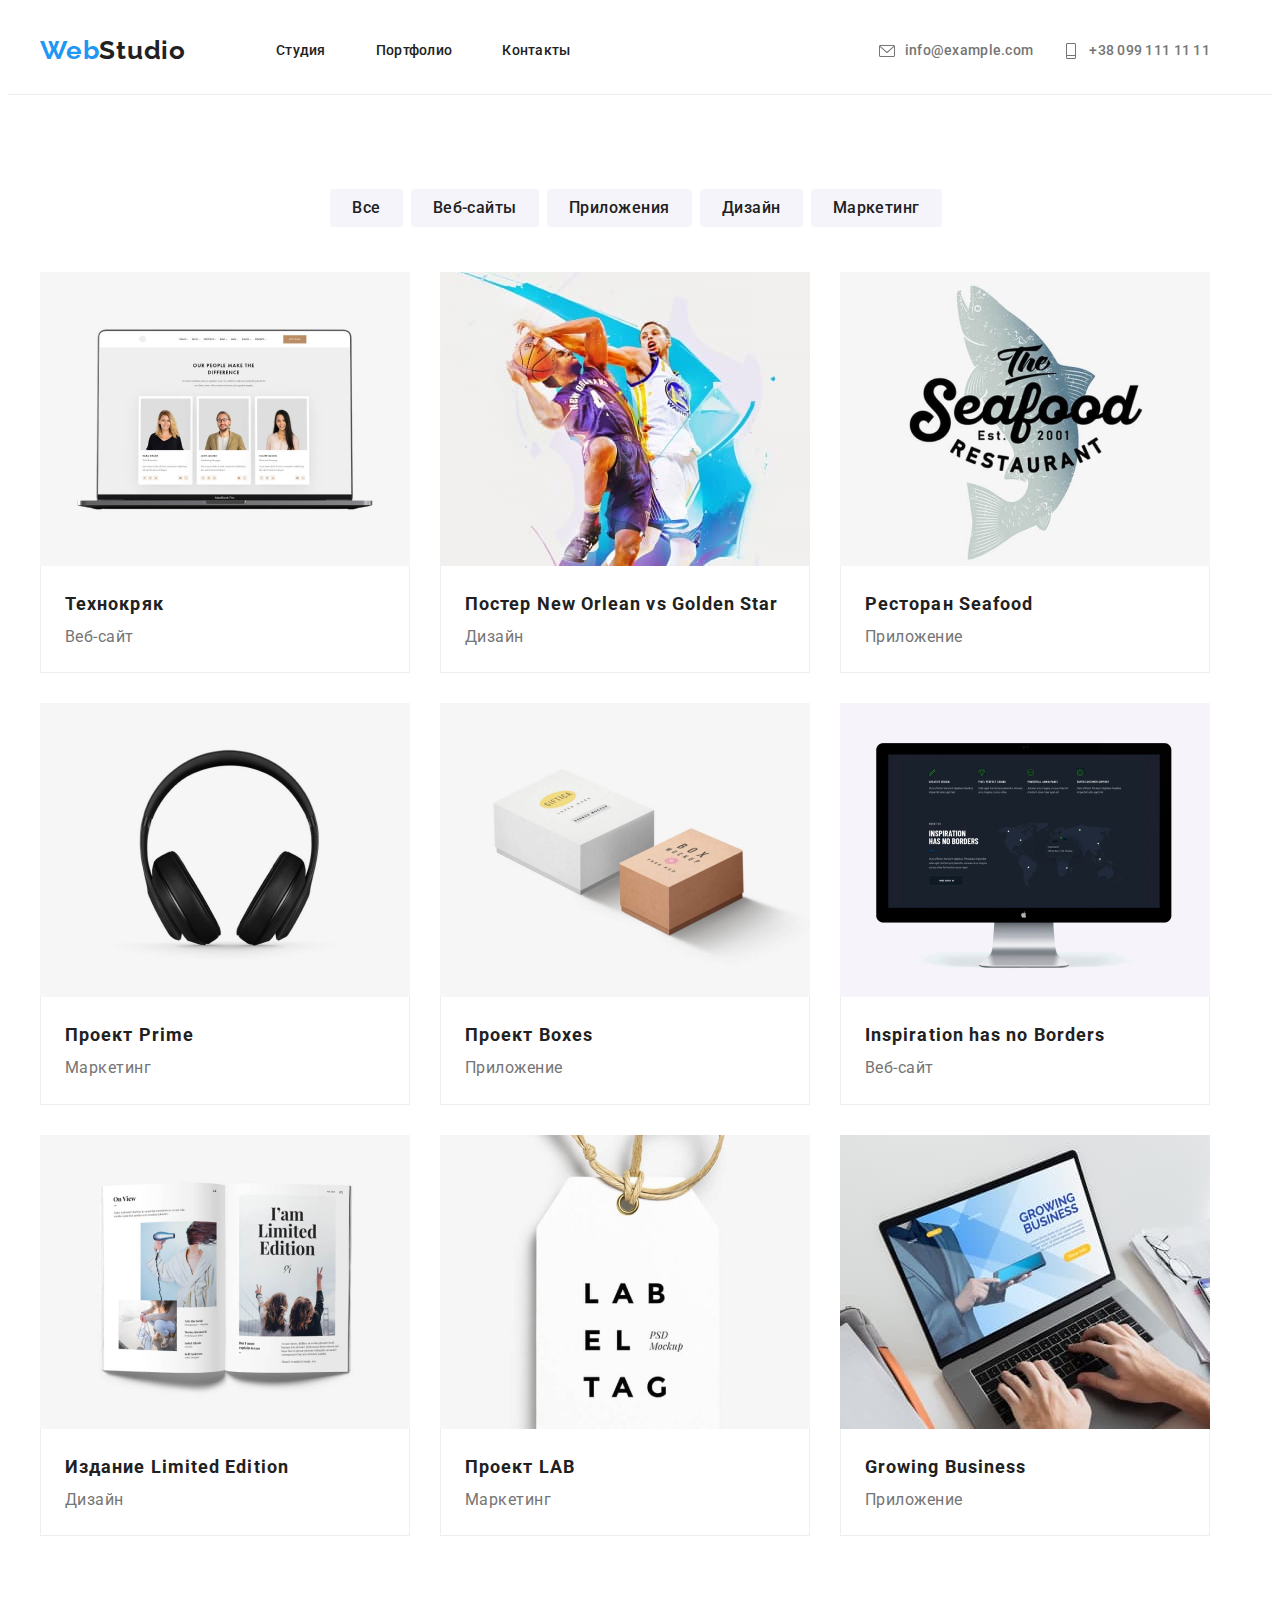
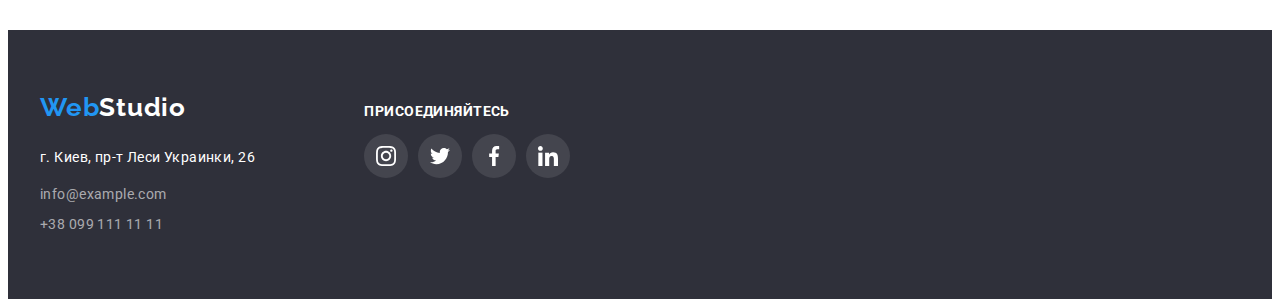
==== portfolio.html @ 885ad69b "перенос 4-го дз" ====
<!DOCTYPE html>
<html lang="ru">
<head>
   <meta charset="UTF-8">
   <meta name="viewport" content="width=device-width, initial-scale=1.0">
   <title>Document</title>
   <link rel="preconnect" href="https://fonts.googleapis.com">
   <link rel="preconnect" href="https://fonts.gstatic.com" crossorigin>
   <link href="https://fonts.googleapis.com/css2?family=Raleway:wght@700&family=Roboto:wght@400;500;700;900&display=swap" rel="stylesheet">
   <link rel="stylesheet" href="https://cdnjs.cloudflare.com/ajax/libs/modern-normalize/1.1.0/modern-normalize.min.css" integrity="sha512-wpPYUAdjBVSE4KJnH1VR1HeZfpl1ub8YT/NKx4PuQ5NmX2tKuGu6U/JRp5y+Y8XG2tV+wKQpNHVUX03MfMFn9Q==" crossorigin="anonymous" referrerpolicy="no-referrer" />
   <link rel="stylesheet" href="./css/portfolio.css">
   <link rel="stylesheet" href="./css/styles.css">
</head>
<body>

    <header class="header">
        <nav class="container main-nav">
              <a href="./index.html" class="logo">Web<span>Studio</span>
              </a>
          <ul class="site-nav list">
            <li class="item"><a class="link" href="">Студия</a></li>
            <li class="item"><a class="link" href="./portfolio.html">Портфолио</a></li>
            <li class="item"><a class="link" href="">Контакты</a></li>
         </ul>
       
       <div class="contact">
        
        <a class="contact-link" href="mailto:info@example.com">
           <svg class="icon-contact" width="16px" height="16px">
           <use href="./images/icons.svg#icon-envelope">
           </use>
        </svg>info@example.com</a>
  
        <br />
        
  
        <a class="contact-link" href="tel:+380991111111">
           <svg class="icon-contact" width="16px" height="16px">
           <use href="./images/icons.svg#icon-vector"></use>
        </svg>
        +38 099 111 11 11
     </a>
        
       </div> 
     </nav>
     </header>
   
<main>
    <section class="section">
        <div class="container">

        <h1 class="section examples-title">Примеры работ</h1>

        <ul class="button list">
            <li><button class="button-bt" type="button">Все</button></li>
            <li><button class="button-bt" type="button">Веб-сайты</button></li>
            <li><button class="button-bt" type="button">Приложения</button></li>
            <li><button class="button-bt" type="button">Дизайн</button></li>
            <li><button class="button-bt" type="button">Маркетинг</button></li>
        </ul>


        <ul class="main-list list">
            <li class="main-item">
                <img src="./images/port1.jpg" alt="Веб-сайт" width="370">
                <div class="main-wrap">
                <h2>Технокряк</h2>
                <p class="list-description">Веб-сайт</p>
            </div>
            </li>
            <li class="main-item">
                <img src="./images/port2.jpg" alt="Дизайн" width="370">
                <div class="main-wrap">
                <h2>Постер New Orlean vs Golden Star</h2>
                <p class="list-description">Дизайн</p>
            </div>
            </li>
            <li class="main-item">
                <img src="./images/port3.jpg" alt="Приложение" width="370">
                <div class="main-wrap">
                <h2>Ресторан Seafood</h2>
                <p class="list-description">Приложение</p>
            </div>
            </li>
            <li class="main-item">
                <img src="./images/port4.jpg" alt="Маркетинг" width="370">
                <div class="main-wrap">
                <h2>Проект Prime</h2>
                <p class="list-description">Маркетинг</p>
            </div>
            </li>
            <li class="main-item">
                <img src="./images/port5.jpg" alt="Приложение" width="370">
                <div class="main-wrap">
                <h2>Проект Boxes</h2>
                <p class="list-description">Приложение</p>
            </div>
            </li>
            <li class="main-item">
                <img src="./images/port6.jpg" alt="Веб-сайт" width="370">
                <div class="main-wrap">
                <h2>Inspiration has no Borders</h2>
                <p class="list-description">Веб-сайт</p>
            </div>
            </li>
            <li class="main-item">
                <img src="./images/port7.jpg" alt="Дизайн" width="370">
                <div class="main-wrap">
                <h2>Издание Limited Edition</h2>
                <p class="list-description">Дизайн</p>
            </div>
            </li>
            <li class="main-item">
                <img src="./images/port8.jpg" alt="Маркетинг" width="370">
                <div class="main-wrap">
                <h2>Проект LAB</h2>
                <p class="list-description">Маркетинг</p>
            </div>
            </li>
            <li class="main-item">
                <img src="./images/port9.jpg" alt="Приложение" width="370">
                <div class="main-wrap">
                <h2>Growing Business</h2>
                <p class="list-description">Приложение</p>
            </div>
            </li>
        </ul>
        </div>
    </section>
</main>

 <!-- Footer Ooo-->

 <footer class="footer">

    <div class="container">
    <div class="footer-wrap">
    <a href="" class="logo footer">Web<span>Studio</span></a>
    <div class="adress-wrap">
       <p class="adress">г. Киев, пр-т Леси Украинки, 26</p>
       <a class="footer-link" href="mailto:info@example.com">info@example.com</a><br />
       <a class="footer-link" href="tel:+380991111111">+38 099 111 11 11</a>
    </div>
    </div>

    <!-- Socials -->

<div class="footer-socials">
 <p class="footer-socials-title">Присоединяйтесь</p>

 <ul class="social-footer">

    <li class="social-footer-list">
       <a class="social-footer-link" href="#">
       <svg class="icon-footer" width="20" height="20">
          <use href="./images/icons.svg#icon-instagram"></use>
       </svg>
    </a>

    </li>
    <li class="social-footer-list">
       <a class="social-footer-link" href="#">
       <svg class="icon-footer" width="20" height="20">
          <use href="./images/icons.svg#icon-twitter-1"></use>
       </svg>
       </a>
    </li>

    <li class="social-footer-list">
       <a class="social-footer-link" href="#">
       <svg class="icon-footer" width="20" height="20">
          <use href="./images/icons.svg#icon-facebook"></use>
       </svg>
       </a>
    </li>

    <li class="social-footer-list">
       <a class="social-footer-link" href="#">
       <svg class="icon-footer" width="20" height="20">
          <use href="./images/icons.svg#icon-linkedin"></use>
       </svg>
       </a>
    </li>

 </ul>

</div>
    </div>
 </footer>
</body>
</html>
---- css/portfolio.css ----
/* section buttons */

.button-bt{
    background-color: var(--background-button);
    font-family: 'Roboto', sans-serif;
font-size: 16px;
font-weight: 500;
line-height: 1.6;
letter-spacing: 0.03em;

text-align: center;
cursor: pointer;

margin-right: 8px;
height: 38px;
padding-left: 22px;
padding-right: 22px;
border: 0;
border-radius: 4px;
}

.button-bt:hover{
    box-shadow: 0px 1px 1px rgba(0, 0, 0, 0.12), 0px 4px 4px rgba(0, 0, 0, 0.06), 1px 4px 6px rgba(0, 0, 0, 0.16);
}

.list-description{
font-size: 16px;
line-height: 1.9;
letter-spacing: 0.03em;
text-align: left;
margin: 0;
}




/* Section examples */

.button{
    display: flex;
}

.button.list{

    display: flex;
    justify-content: center;
    margin-top: 0;
    margin-bottom: 45px;
}

.examples-title{
    display: none;
}

.main-list{
    display: flex;
    flex-wrap: wrap;
}

.main-item{
    margin-right: 30px;
    margin-bottom: 30px;
}

.main-item:hover{
    box-shadow: 0px 1px 1px rgba(0, 0, 0, 0.12), 0px 4px 4px rgba(0, 0, 0, 0.06), 1px 4px 6px rgba(0, 0, 0, 0.16);
}

.main-item:nth-child(3n+3){
    margin-right: 0;
}

.main-item:nth-last-child(-n+3){
    margin-bottom: 0;
}

.main-wrap{
    padding: 20px 24px 20px 24px;
    border-left: 1px solid #EEEEEE;
    border-right: 1px solid #EEEEEE;
    border-bottom: 1px solid #EEEEEE;
}

.examples-title{
    display: none;
}
---- css/styles.css ----
:root{
    --primary-text-color: #212121;
    --secondary-text-color: #757575;
    --primary-white-color: #FFFFFF;
    --accent-color: #2196F3;
    --background-color: #2F303A;
    --background-button: #F5F4FA;
    --socials-color: #afb1b8;
}

body{
    color: var(--secondary-text-color);
    font-family: 'Roboto', sans-serif;
    font-size: 16px;
    line-height: 1.87;
    letter-spacing: 0.03em;
    text-align: left;
}

.section{
    padding-top: 94px;
    padding-bottom: 94px;
}

ul {
    margin: 0;
    padding: 0;
    list-style: none;
  }

img{
    display: block;
}

h1,h2,h3,h4,h5,h6{
    color: var(--primary-text-color);
    margin: 0;
    font-size: 18px;
    font-weight: 700;
    line-height: 2;
    letter-spacing: 0.06em;
}


/* Logo */

.logo{
    font-family: 'Raleway', sans-serif;
    color: var(--accent-color) ;
    
font-size: 26px;

font-weight: 700;
line-height: 1.19;
letter-spacing: 0.03em;
text-align: left;
text-decoration: none;
}

.logo > span{
    color: var(--primary-text-color);
    font-size: 26px;
    line-height: 1.38;
    letter-spacing: 0.03em;
    margin-right: 90px;
}

/* Site-nav */

.header{
    border-bottom: 1px solid #ECECEC ;
    padding-top: 25px;
    padding-bottom: 25px;
}

.container{
    width: 1200px;
    padding-left: 15px;
    padding-right: 15px;
    margin-left: auto;
    margin-right: auto;
}

.main-nav{
    display: flex;
    align-items: center;
}

.site-nav{
    display: flex;
}

.site-nav .link{
    display: block;
    font-weight: 500;
    font-size: 14px;
    line-height: 1.14;
    letter-spacing: 0.02em;
    color: var(--primary-text-color);
    text-decoration: none;
}

.site-nav .item{
    margin-right: 50px;
}

.site-nav .item:last-child{
    margin-right: 0;
}

.site-nav .link:hover,
.site-nav .link:focus{
    color: var(--accent-color);
}

.list{
    list-style: none;
}

/* Contact */

.icon-contact{
    
    margin-right: 10px;
}

.contact-link{
    margin-right: 30px;
}

.contact{
    display: flex;
    margin-left: auto;
    
    
}

.contact-link{
    display: flex;
    color: var(--secondary-text-color);
    font-weight: 500;
    font-size: 14px;
    line-height: 1.14;
    letter-spacing: 0.02em;
    text-decoration: none;
    align-items: center;
}

.icon-contact{
    fill: var(--secondary-text-color);
}


.contact-link:first-child{
    margin-right: 30px;
}

.contact-link:hover,
.contact-link:focus{
    color: var(--accent-color);
}

.contact-link:hover .icon-contact,
.contact-link:focus .icon-contact{
    fill: var(--accent-color);

}





/* Hero */

.hero{
    
    background-image: linear-gradient(
        to right, rgba(47,48,58,0.4), rgba(47,48,58,0.4)
    ),
    url(../images/hero.jpg);
    max-width: 1600px;
    padding-top: 200px;
    padding-bottom: 200px;
    margin-left: auto;
    margin-right: auto;
}

.hero-container{
    width: 640px;
    text-align: center;
    margin-left: auto;
    margin-right: auto;

}

.hero-title{
    
    color: var(--primary-white-color);
font-size: 44px;
font-weight: 900;
line-height: 1.36;
letter-spacing: 0.06em;
text-align: center;
text-transform: uppercase;
margin-bottom: 30px;

}

.hero-button{
    color: var(--primary-white-color);
    background-color: var(--accent-color);
    font-family: 'Roboto', sans-serif;
    width: 200px;
    height: 50px;
    border-radius: 4px;
    padding: 0;
    border: 0;
font-size: 16px;
font-style: normal;
font-weight: 700;
line-height: 1.88;
letter-spacing: 0.06em;
text-align: center;
cursor: pointer;
}

/* Section Work */

.icon-work{
    display: flex;
  min-height: 120px;
  background-color: var(--background-button);
  justify-content: center;
  align-items: center;
  border-radius: 4px;
  margin-bottom: 30px;
}

.section-work{
    padding-bottom: 47px;
}

.list-work{
    display: flex;
    padding-left: 0;
}

.list-work > li{
    width: 265px;
    margin-right: 25px;
}

.list-work > li:last-child{
    margin-right: 0;
}

.section-description{
font-size: 14px;
line-height: 1.71;
letter-spacing: 0.03em;
margin: 0;
margin-top: 10px;
}

.section-title{

font-size: 14px;
font-weight: 700;
line-height: 1.14;
letter-spacing: 0.03em;
text-transform: uppercase;
}

.section-do,
.section-team{
    margin-left: auto;
    margin-right: auto;
    
}

.section-do{
    padding-top: 47px;
    padding-bottom: 94px;
}

.section-do .title{
    margin-bottom: 50px;
}

.section-team{
    background-color: var(--background-button);
    padding-bottom: 94px;
}

.list-do{
    display: flex;
    padding-left: 0;
    margin-top: 0;
    margin-bottom: 0;
}

.item-do{  
    margin-right: 30px;
}

.item-do:last-child{
    margin-right: 0;
}



.title{
font-size: 36px;
font-weight: 700;
line-height: 1.17;
letter-spacing: 0.03em;
text-align: center;

}

/* Team */
.team-name{
font-size: 16px;
font-weight: 500;
line-height: 1.19;
letter-spacing: 0.03em;
}

.team-title{
    margin-bottom: 50px;
}

.team{
    display: flex;
    padding-left: 0;
}

.team-descr{
    margin: 0;
    margin-top: 10px;
    
}

.team-item{
    margin-right: 30px;
    min-height: 428px;
    background-color: var(--primary-white-color);
    box-shadow: 0px 1px 3px rgba(0, 0, 0, 0.12), 0px 1px 1px rgba(0, 0, 0, 0.14), 0px 2px 1px rgba(0, 0, 0, 0.2);
    border-radius: 0px 0px 4px 4px;
}

.team-item:last-child{
    margin: 0;
}

.team-wrap{
    text-align: center;
    margin-top: 30px;
    margin-bottom: 16px;
}

.team-name{
    margin: 0;
}

/* Team socials */

.social-team{
    display: flex;
    justify-content: space-around;
    padding-left: 49px;
    padding-right: 41px;
}

.icon-team{
    width: 20px;
    height: 20px;
    fill: var(--socials-color);
}

.social-list{
    display: flex;
    align-items: center;
}

.team-link{
    display: flex;
    width: 44px;
    height: 44px;
    align-items: center;
    justify-content: center;
}

.team-link:hover,
.team-link:focus{
    background-color: var(--accent-color);
    border-radius: 50%;
}



.social-list:hover .icon-team{
    fill: var(--primary-white-color);
}


button{
    color:var(--primary-text-color);
}

button:hover{
    background-color: var(--accent-color);
    color: var(--primary-white-color);
    
}

/* Clients */

.clients{
    padding-top: 94px;
    padding-bottom: 94px;
}

.clients-title{
    
    margin-bottom: 50px;
}

.clients-list{
    display: flex;
    
}

.clients-item{
    border: 1px solid;
    border-radius: 4px;
    margin-right: 30px;
    width: 170px;
    height: 92px;
}

.clients-item:last-child{
    margin-right: 0;
}



.icon-clients{
    width: 170px;
    height: 92px;
    fill: var(--socials-color);
}

.icon-clients:hover{
    fill: var(--accent-color);
    border: 1px solid var(--accent-color);
    border-radius: 4px;
}
   


/* Footer */

.footer{
    background-color: var(--background-color);
    padding-top: 60px;
    padding-bottom: 60px;
}

.footer-wrap{
    display: inline-flex;
    flex-wrap: wrap;
    flex-direction: column;
    width: 250px;
}


.logo.footer > span{
    color: var(--primary-white-color);
}

.logo.footer{
    padding: 0;
}

.adress{
    color: var(--primary-white-color);
    font-size: 14px;
    line-height: 1.71;
    letter-spacing: 0.03em;
    font-style: normal;
    margin-top: 20px;
    margin-bottom: 9px;
}

.footer-link{
    color: #FFFFFF99;
font-size: 14px;
line-height: 1.71px;
letter-spacing: 0.03em;
text-decoration: none;
font-style: normal;
margin-bottom: 9px;
}

.footer-link:hover,
.footer-link:focus{
    color: var(--accent-color);
}

/* Footer socials */

.footer-socials-title{
    color:var(--primary-white-color);
    text-transform: uppercase;;
font-size: 14px;
font-weight: 700;
line-height: 1.14;
letter-spacing: 0.03em;
}

.footer-socials{
display: inline-flex;
flex-direction: column;
margin-left: 70px;
   
}

.social-footer{
    display: flex;
    justify-content: space-around;
}

.social-footer-list{
    background-color: rgba(255, 255, 255, 0.1);
    width: 44px;
    height: 44px;
    border-radius: 50%;
    display: flex;
    align-items: center;
    justify-content: center;
    margin-right: 10px;
}

.social-footer-list:hover{
    background-color: var(--accent-color);
}


.icon-footer{
    display: flex;
    justify-content: center;
    align-items: center;
    fill: var(--primary-white-color);
     
}
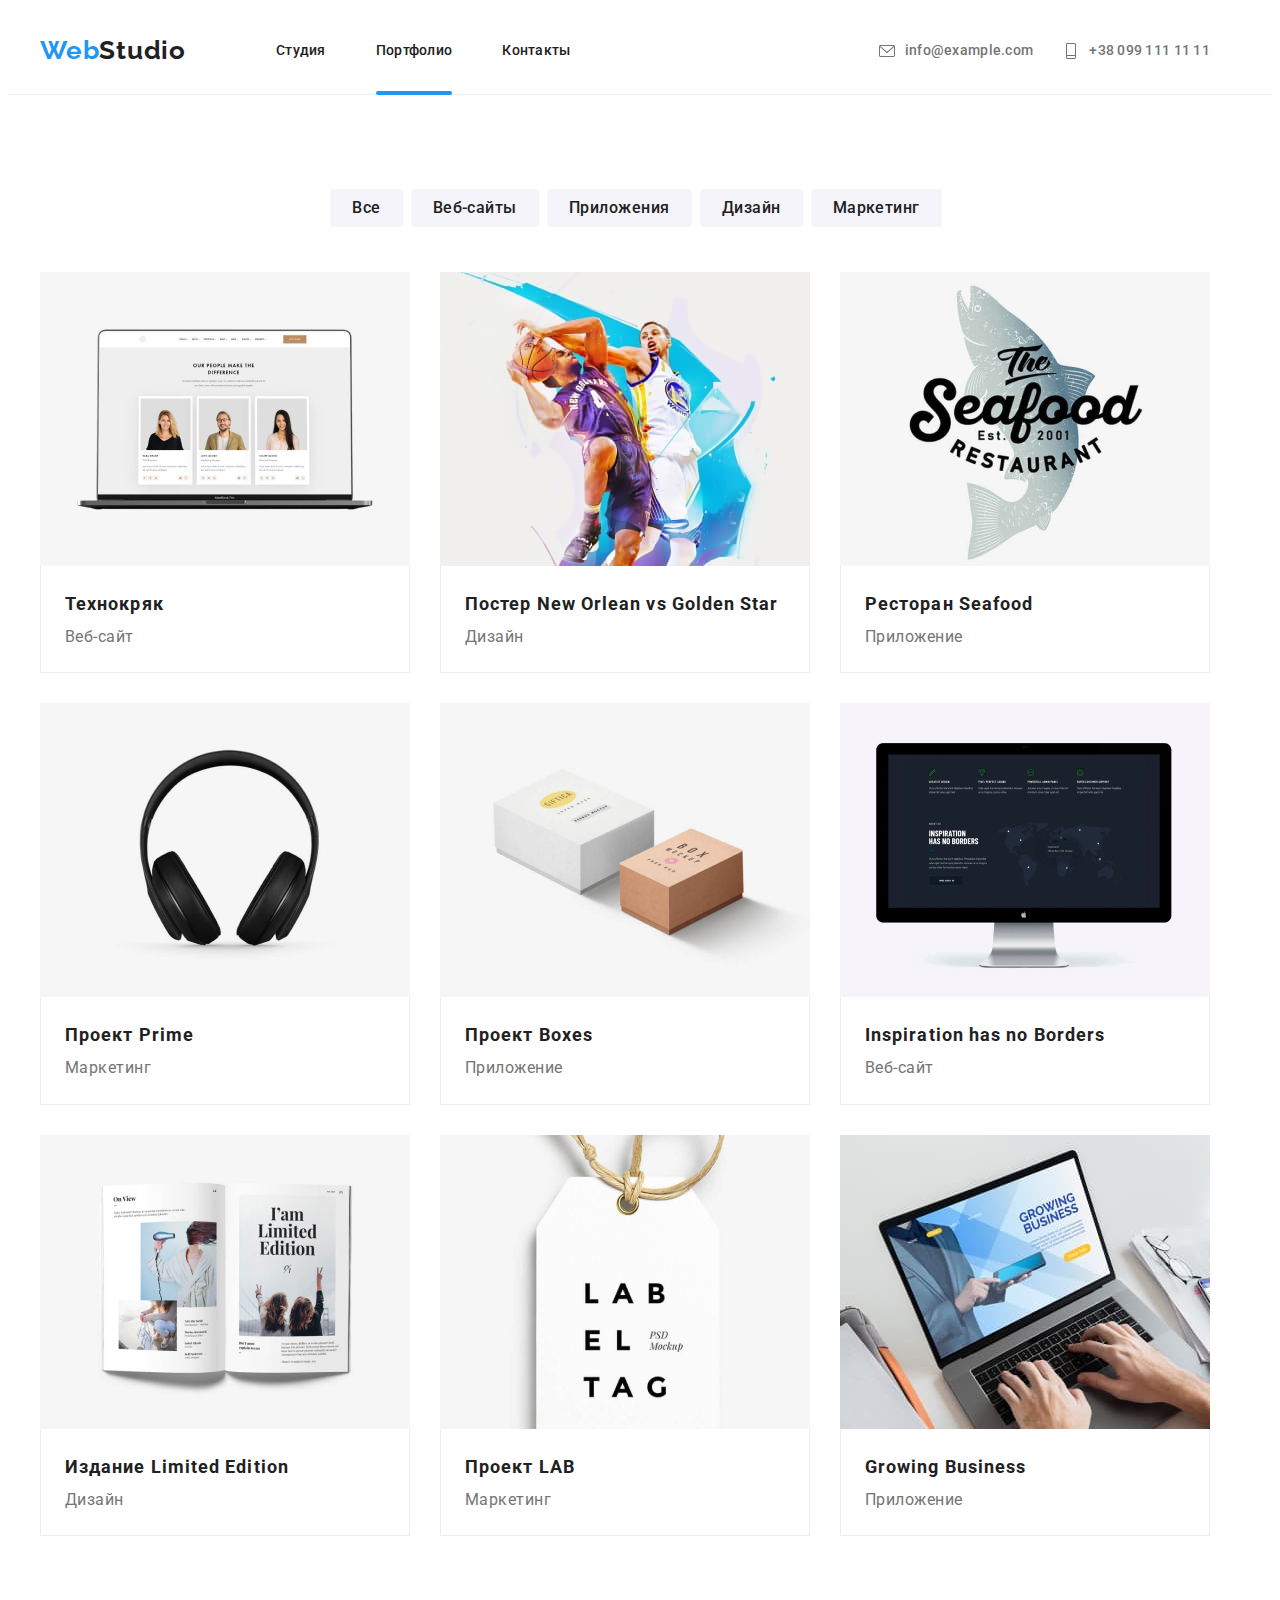
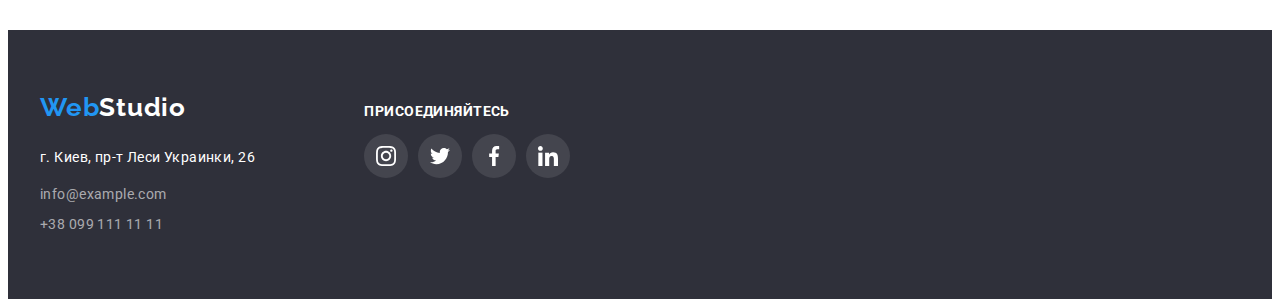
==== commit 59e9b248: "Добавлена модалка, эффекты" ====
--- a/portfolio.html
+++ b/portfolio.html
@@ -18,8 +18,8 @@
               <a href="./index.html" class="logo">Web<span>Studio</span>
               </a>
           <ul class="site-nav list">
-            <li class="item"><a class="link" href="">Студия</a></li>
-            <li class="item"><a class="link" href="./portfolio.html">Портфолио</a></li>
+            <li class="item"><a class="link" href="./index.html">Студия</a></li>
+            <li class="item"><a class="link current" href="./portfolio.html">Портфолио</a></li>
             <li class="item"><a class="link" href="">Контакты</a></li>
          </ul>
        
@@ -31,7 +31,6 @@
            </use>
         </svg>info@example.com</a>
   
-        <br />
         
   
         <a class="contact-link" href="tel:+380991111111">
@@ -62,63 +61,90 @@
 
         <ul class="main-list list">
             <li class="main-item">
+                <div class="main-thumb">
                 <img src="./images/port1.jpg" alt="Веб-сайт" width="370">
+                <p class="main-descr">Технокряк это современная площадка распространения коронавируса. Компании используют эту платформу для цифрового шпионажа и атак на защищённые сервера конкурентов.</p>
+            </div>
                 <div class="main-wrap">
                 <h2>Технокряк</h2>
                 <p class="list-description">Веб-сайт</p>
             </div>
             </li>
             <li class="main-item">
+                   <div class="main-thumb">
                 <img src="./images/port2.jpg" alt="Дизайн" width="370">
+                <p class="main-descr">Технокряк это современная площадка распространения коронавируса. Компании используют эту платформу для цифрового шпионажа и атак на защищённые сервера конкурентов.</p>
+            </div>
                 <div class="main-wrap">
                 <h2>Постер New Orlean vs Golden Star</h2>
                 <p class="list-description">Дизайн</p>
             </div>
             </li>
             <li class="main-item">
+                   <div class="main-thumb">
                 <img src="./images/port3.jpg" alt="Приложение" width="370">
+                <p class="main-descr">Технокряк это современная площадка распространения коронавируса. Компании используют эту платформу для цифрового шпионажа и атак на защищённые сервера конкурентов.</p>
+            </div>
                 <div class="main-wrap">
                 <h2>Ресторан Seafood</h2>
                 <p class="list-description">Приложение</p>
             </div>
             </li>
             <li class="main-item">
+                   <div class="main-thumb">
                 <img src="./images/port4.jpg" alt="Маркетинг" width="370">
+                <p class="main-descr">Технокряк это современная площадка распространения коронавируса. Компании используют эту платформу для цифрового шпионажа и атак на защищённые сервера конкурентов.</p>
+            </div>
                 <div class="main-wrap">
                 <h2>Проект Prime</h2>
                 <p class="list-description">Маркетинг</p>
             </div>
             </li>
             <li class="main-item">
+                   <div class="main-thumb">
                 <img src="./images/port5.jpg" alt="Приложение" width="370">
+                <p class="main-descr">Технокряк это современная площадка распространения коронавируса. Компании используют эту платформу для цифрового шпионажа и атак на защищённые сервера конкурентов.</p>
+            </div>
                 <div class="main-wrap">
                 <h2>Проект Boxes</h2>
                 <p class="list-description">Приложение</p>
             </div>
             </li>
             <li class="main-item">
+                   <div class="main-thumb">
                 <img src="./images/port6.jpg" alt="Веб-сайт" width="370">
+                <p class="main-descr">Технокряк это современная площадка распространения коронавируса. Компании используют эту платформу для цифрового шпионажа и атак на защищённые сервера конкурентов.</p>
+            </div>
                 <div class="main-wrap">
                 <h2>Inspiration has no Borders</h2>
                 <p class="list-description">Веб-сайт</p>
             </div>
             </li>
             <li class="main-item">
+                   <div class="main-thumb">
                 <img src="./images/port7.jpg" alt="Дизайн" width="370">
+                <p class="main-descr">Технокряк это современная площадка распространения коронавируса. Компании используют эту платформу для цифрового шпионажа и атак на защищённые сервера конкурентов.</p>
+            </div>
                 <div class="main-wrap">
                 <h2>Издание Limited Edition</h2>
                 <p class="list-description">Дизайн</p>
             </div>
             </li>
             <li class="main-item">
+                   <div class="main-thumb">
                 <img src="./images/port8.jpg" alt="Маркетинг" width="370">
+                <p class="main-descr">Технокряк это современная площадка распространения коронавируса. Компании используют эту платформу для цифрового шпионажа и атак на защищённые сервера конкурентов.</p>
+            </div>
                 <div class="main-wrap">
                 <h2>Проект LAB</h2>
                 <p class="list-description">Маркетинг</p>
             </div>
             </li>
             <li class="main-item">
+                   <div class="main-thumb">
                 <img src="./images/port9.jpg" alt="Приложение" width="370">
+                <p class="main-descr">Технокряк это современная площадка распространения коронавируса. Компании используют эту платформу для цифрового шпионажа и атак на защищённые сервера конкурентов.</p>
+            </div>
                 <div class="main-wrap">
                 <h2>Growing Business</h2>
                 <p class="list-description">Приложение</p>
@@ -150,7 +176,7 @@
 
  <ul class="social-footer">
 
-    <li class="social-footer-list">
+    <li class="social-footer-item">
        <a class="social-footer-link" href="#">
        <svg class="icon-footer" width="20" height="20">
           <use href="./images/icons.svg#icon-instagram"></use>
@@ -158,7 +184,7 @@
     </a>
 
     </li>
-    <li class="social-footer-list">
+    <li class="social-footer-item">
        <a class="social-footer-link" href="#">
        <svg class="icon-footer" width="20" height="20">
           <use href="./images/icons.svg#icon-twitter-1"></use>
@@ -166,7 +192,7 @@
        </a>
     </li>
 
-    <li class="social-footer-list">
+    <li class="social-footer-item">
        <a class="social-footer-link" href="#">
        <svg class="icon-footer" width="20" height="20">
           <use href="./images/icons.svg#icon-facebook"></use>
@@ -174,7 +200,7 @@
        </a>
     </li>
 
-    <li class="social-footer-list">
+    <li class="social-footer-item">
        <a class="social-footer-link" href="#">
        <svg class="icon-footer" width="20" height="20">
           <use href="./images/icons.svg#icon-linkedin"></use>
@@ -187,5 +213,6 @@
 </div>
     </div>
  </footer>
+
 </body>
 </html>--- a/css/portfolio.css
+++ b/css/portfolio.css
@@ -19,8 +19,10 @@
 border-radius: 4px;
 }
 
-.button-bt:hover{
+.button-bt:hover,
+.button-bt:focus{
     box-shadow: 0px 1px 1px rgba(0, 0, 0, 0.12), 0px 4px 4px rgba(0, 0, 0, 0.06), 1px 4px 6px rgba(0, 0, 0, 0.16);
+    transition: box-shadow 250ms cubic-bezier(0.4, 0, 0.2, 1);
 }
 
 .list-description{
@@ -30,9 +32,6 @@
 text-align: left;
 margin: 0;
 }
-
-
-
 
 /* Section examples */
 
@@ -64,6 +63,7 @@
 
 .main-item:hover{
     box-shadow: 0px 1px 1px rgba(0, 0, 0, 0.12), 0px 4px 4px rgba(0, 0, 0, 0.06), 1px 4px 6px rgba(0, 0, 0, 0.16);
+    transition: box-shadow 250ms cubic-bezier(0.4, 0, 0.2, 1);
 }
 
 .main-item:nth-child(3n+3){
@@ -83,4 +83,37 @@
 
 .examples-title{
     display: none;
-}+}
+
+/* Overlay */
+
+.main-thumb{
+ position: relative;
+ overflow: hidden;
+}
+
+.main-descr{
+  position: absolute;
+  display: inline-block;
+  
+  
+  color: var(--primary-white-color);
+  background-color: rgba(33, 150, 243, 0.9);
+  font-size: 18px;
+  line-height: 1.55;
+  letter-spacing: 0.03em;
+  width: 100%;
+  height: 100%;
+  padding: 63px 24px;
+  margin: 0;
+  left: 0;
+  top: 0;
+  transform: translateY(100%);
+  transition: transform 250ms cubic-bezier(0.4, 0, 0.2, 1);
+  
+}
+
+.main-item:hover .main-descr{
+    transform: translateY(0);
+    
+}
--- a/css/styles.css
+++ b/css/styles.css
@@ -68,9 +68,11 @@
 /* Site-nav */
 
 .header{
+    
     border-bottom: 1px solid #ECECEC ;
     padding-top: 25px;
     padding-bottom: 25px;
+
 }
 
 .container{
@@ -88,6 +90,7 @@
 
 .site-nav{
     display: flex;
+   
 }
 
 .site-nav .link{
@@ -111,6 +114,24 @@
 .site-nav .link:hover,
 .site-nav .link:focus{
     color: var(--accent-color);
+    transition: color 250ms cubic-bezier(0.4, 0, 0.2, 1);
+}
+
+.current{
+    position: relative;
+}
+
+.current::after{
+    display: inline-block;
+    position: absolute;
+    content: "";
+    width: 100%;
+    height: 4px;
+    background-color: #2196F3;
+    bottom: -36px;
+    left: 0;
+    border-radius: 2px;
+
 }
 
 .list{
@@ -158,12 +179,13 @@
 .contact-link:hover,
 .contact-link:focus{
     color: var(--accent-color);
+    transition: color 250ms cubic-bezier(0.4, 0, 0.2, 1);
 }
 
 .contact-link:hover .icon-contact,
 .contact-link:focus .icon-contact{
     fill: var(--accent-color);
-
+    transition: fill 250ms cubic-bezier(0.4, 0, 0.2, 1);
 }
 
 
@@ -224,6 +246,54 @@
 cursor: pointer;
 }
 
+/* Modal */
+
+.backdrop{
+    position: fixed;
+    width: 100%;
+    height: 100%;
+    background-color: rgba(0, 0, 0, 0.2);
+    top: 0;
+    left: 0;
+    opacity: 1;
+    transition: opacity 250ms cubic-bezier(0.4, 0, 0.2, 1);
+}
+
+.backdrop.is-hidden{
+    opacity: 0;
+    pointer-events: none;
+}
+
+.modal{
+    position: absolute;
+    width: 528px;
+    height: 581px;
+    background-color: var(--primary-white-color);
+    top: 50%;
+    left: 50%;
+    transform: translate(-50%, -50%);
+    box-shadow: 0px 1px 3px rgba(0, 0, 0, 0.12), 0px 1px 1px rgba(0, 0, 0, 0.14), 0px 2px 1px rgba(0, 0, 0, 0.2);
+    border-radius: 4px;
+    translate: transform 250ms cubic-bezier(0.4, 0, 0.2, 1);
+}
+
+.button-close{
+    display: flex;
+    margin-top: 8px;
+    margin-right: 8px;
+    margin-left: auto;
+    border: 1px solid rgba(0, 0, 0, 0.1);
+    border-radius: 50%;
+    background-color: transparent;
+    width: 30px;
+    height: 30px;
+    cursor: pointer;
+    align-items: center;
+    justify-content: center;
+    translate: color 250ms cubic-bezier(0.4, 0, 0.2, 1);
+}
+
+
 /* Section Work */
 
 .icon-work{
@@ -271,6 +341,8 @@
 text-transform: uppercase;
 }
 
+
+
 .section-do,
 .section-team{
     margin-left: auto;
@@ -307,6 +379,22 @@
     margin-right: 0;
 }
 
+.do-thumb{
+    position: relative;
+    
+}
+
+.do-text {
+    position: absolute;
+    bottom: 0;
+    background: rgba(47, 48, 58, 0.8);
+    padding-top: 27px;
+    padding-bottom: 27px;
+    margin: 0;
+    width: 100%;
+    text-align: center;
+
+}
 
 
 .title{
@@ -347,6 +435,7 @@
     background-color: var(--primary-white-color);
     box-shadow: 0px 1px 3px rgba(0, 0, 0, 0.12), 0px 1px 1px rgba(0, 0, 0, 0.14), 0px 2px 1px rgba(0, 0, 0, 0.2);
     border-radius: 0px 0px 4px 4px;
+    padding-bottom: 30px;
 }
 
 .team-item:last-child{
@@ -368,8 +457,8 @@
 .social-team{
     display: flex;
     justify-content: space-around;
-    padding-left: 49px;
-    padding-right: 41px;
+    padding-left: 32px;
+    padding-right: 32px;
 }
 
 .icon-team{
@@ -378,9 +467,14 @@
     fill: var(--socials-color);
 }
 
-.social-list{
+.social-item{
     display: flex;
     align-items: center;
+    margin-right: 10px;
+}
+
+.social-item:last-child{
+    margin-right: 0;
 }
 
 .team-link{
@@ -389,18 +483,26 @@
     height: 44px;
     align-items: center;
     justify-content: center;
-}
+    
+}
+
+
 
 .team-link:hover,
 .team-link:focus{
     background-color: var(--accent-color);
     border-radius: 50%;
-}
-
-
-
-.social-list:hover .icon-team{
+    transition: background-color 250ms cubic-bezier(0.4, 0, 0.2, 1);
+}
+
+
+
+
+.team-link:hover .icon-team,
+.team-link:focus .icon-team{
     fill: var(--primary-white-color);
+    transition: fill 250ms cubic-bezier(0.4, 0, 0.2, 1);
+   
 }
 
 
@@ -408,10 +510,12 @@
     color:var(--primary-text-color);
 }
 
-button:hover{
+button:hover,
+button:focus{
     background-color: var(--accent-color);
     color: var(--primary-white-color);
-    
+    transition: background-color 250ms cubic-bezier(0.4, 0, 0.2, 1);
+    transition: color 250ms cubic-bezier(0.4, 0, 0.2, 1);
 }
 
 /* Clients */
@@ -451,13 +555,17 @@
     fill: var(--socials-color);
 }
 
-.icon-clients:hover{
+.clients-link{
+    font-size: 0;
+}
+
+.clients-link:hover .icon-clients,
+.clients-link:focus .icon-clients{
     fill: var(--accent-color);
     border: 1px solid var(--accent-color);
     border-radius: 4px;
-}
-   
-
+    transition: fill 250ms cubic-bezier(0.4, 0, 0.2, 1);
+}
 
 /* Footer */
 
@@ -506,6 +614,7 @@
 .footer-link:hover,
 .footer-link:focus{
     color: var(--accent-color);
+    transition: color 250ms cubic-bezier(0.4, 0, 0.2, 1);
 }
 
 /* Footer socials */
@@ -531,7 +640,7 @@
     justify-content: space-around;
 }
 
-.social-footer-list{
+.social-footer-link{
     background-color: rgba(255, 255, 255, 0.1);
     width: 44px;
     height: 44px;
@@ -542,10 +651,14 @@
     margin-right: 10px;
 }
 
-.social-footer-list:hover{
+.social-footer-link:hover,
+.social-footer-link:focus{
     background-color: var(--accent-color);
-}
-
+    background-size: inherit;
+    border-radius: 50%;
+    transition: background-color 250ms cubic-bezier(0.4, 0, 0.2, 1);
+   
+}
 
 .icon-footer{
     display: flex;
